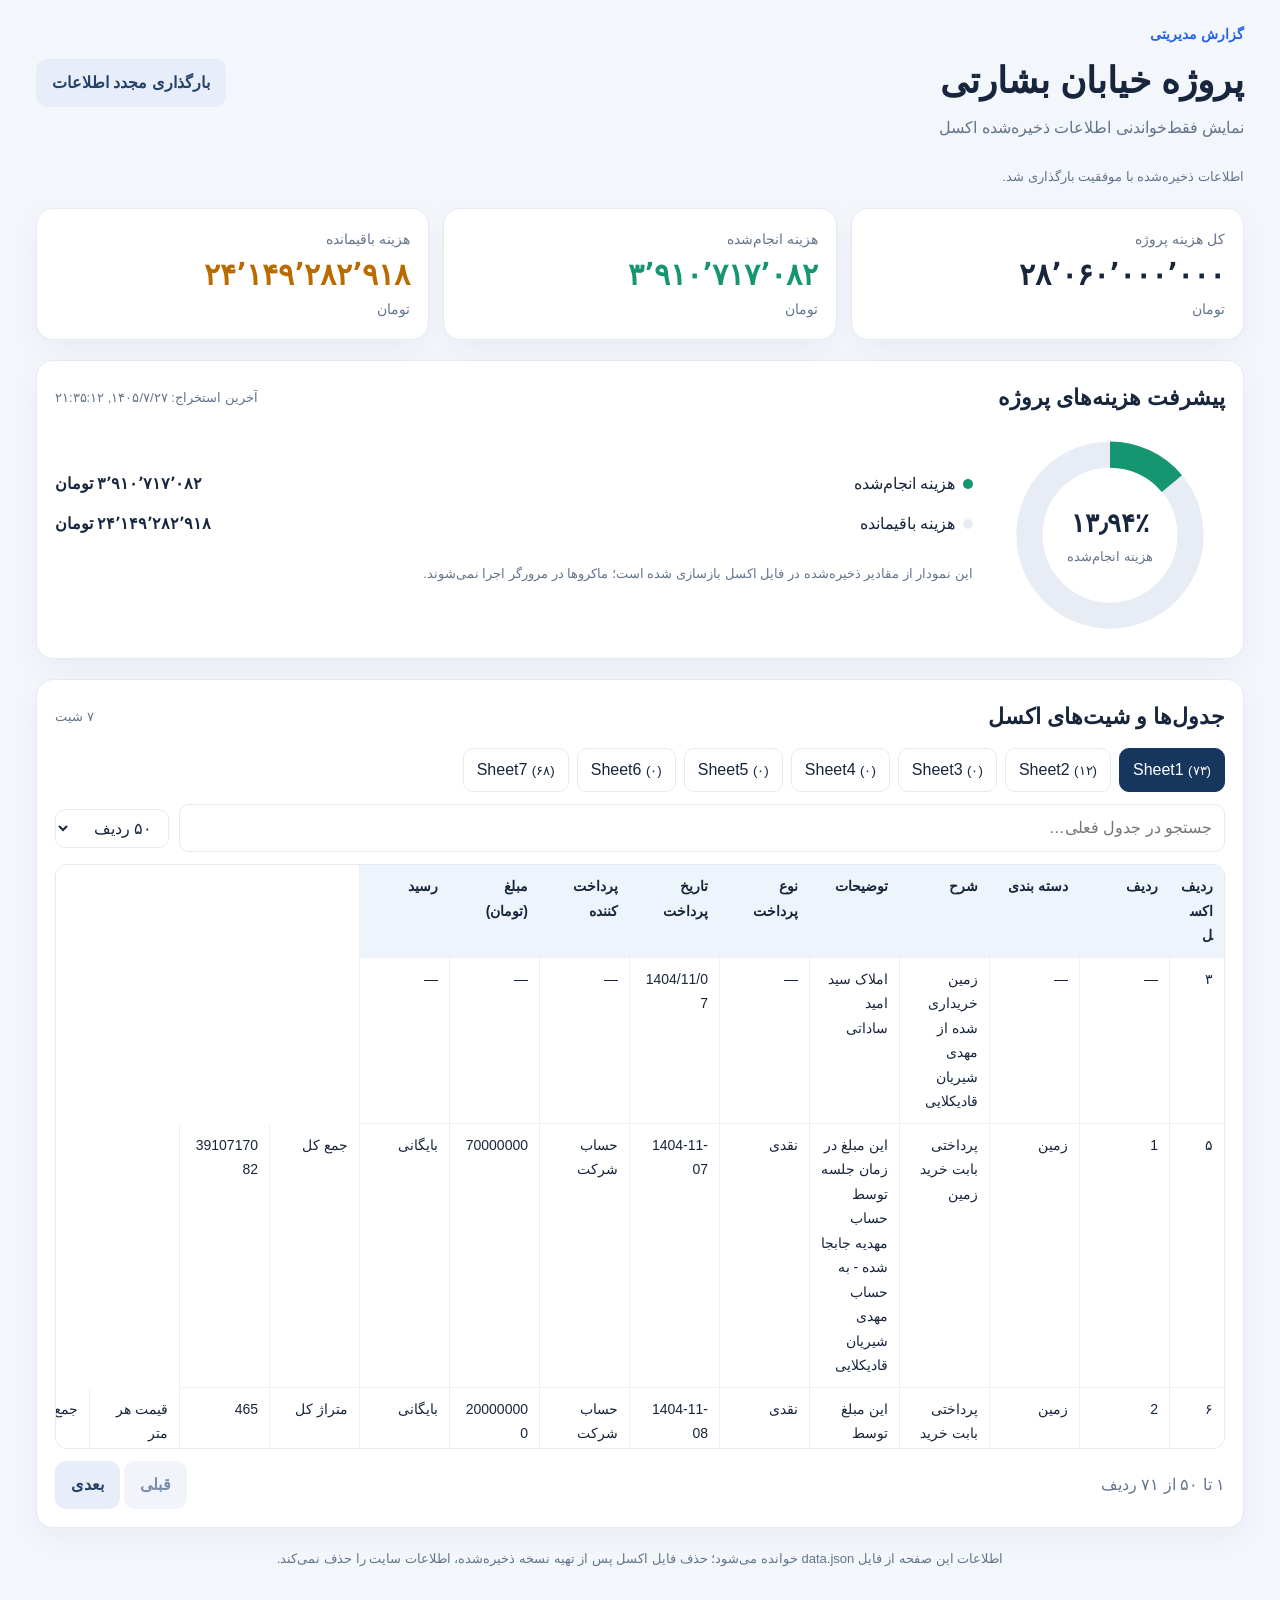
==== report/besharati/index.html @ b16fd22b "new new data" ====
<!doctype html>
<html lang="fa" dir="rtl">
<head>
<meta charset="utf-8"><meta name="viewport" content="width=device-width,initial-scale=1">
<meta name="theme-color" content="#10243b">
<title>داشبورد پروژه فرهنگیان</title>
<style>
:root{--bg:#f3f6fb;--card:#fff;--ink:#17263c;--muted:#64748b;--line:#e3eaf2;--blue:#2563eb;--green:#159570;--orange:#f59e0b;--shadow:0 10px 28px #17365d0b}
*{box-sizing:border-box}body{margin:0;background:var(--bg);color:var(--ink);font-family:"B Nazanin",Tahoma,"Segoe UI",sans-serif;font-size:16px;line-height:1.75}.wrap{max-width:1500px;margin:auto;padding:22px clamp(12px,3vw,36px) 44px}.top{display:flex;justify-content:space-between;align-items:center;gap:16px;flex-wrap:wrap;margin-bottom:22px}.eyebrow{color:var(--blue);font-weight:bold;font-size:14px}h1{font-size:clamp(25px,3vw,36px);margin:2px 0 0}.sub{color:var(--muted);margin:2px 0}.btn{border:0;border-radius:11px;background:var(--blue);color:#fff;padding:10px 16px;font:inherit;font-weight:bold;cursor:pointer}.btn.secondary{background:#e8eef9;color:#23436d}.btn:disabled{opacity:.6;cursor:wait}.grid{display:grid;grid-template-columns:repeat(3,minmax(0,1fr));gap:14px}.card{background:var(--card);border:1px solid var(--line);border-radius:17px;padding:18px;box-shadow:var(--shadow);min-width:0}.metric-label{color:var(--muted);font-size:14px}.metric{font-size:clamp(20px,2.4vw,30px);font-weight:800;overflow-wrap:anywhere;line-height:1.5}.green{color:var(--green)}.orange{color:#b96b00}.section{margin-top:20px}.section-head{display:flex;justify-content:space-between;align-items:center;gap:12px;flex-wrap:wrap;margin-bottom:12px}.section-head h2{margin:0;font-size:22px}.donut-area{display:grid;grid-template-columns:230px 1fr;gap:22px;align-items:center}.donut{width:210px;height:210px;max-width:100%;margin:auto;position:relative}.donut svg{width:100%;height:100%;transform:rotate(-90deg)}.donut-center{position:absolute;inset:0;display:flex;align-items:center;justify-content:center;flex-direction:column;text-align:center}.donut-center strong{font-size:26px}.donut-center span{font-size:13px;color:var(--muted)}.legend{display:grid;gap:12px}.legend-row{display:flex;justify-content:space-between;gap:12px;align-items:center}.dot{display:inline-block;width:10px;height:10px;border-radius:50%;margin-left:8px}.tabs{display:flex;gap:8px;flex-wrap:wrap;margin-bottom:12px}.tab{border:1px solid var(--line);border-radius:10px;padding:7px 13px;background:#fff;color:var(--ink);font:inherit;cursor:pointer}.tab.active{background:#17365d;color:white;border-color:#17365d}.table-tools{display:flex;gap:10px;align-items:center;flex-wrap:wrap;margin-bottom:12px}.table-tools input,.table-tools select{font:inherit;border:1px solid var(--line);border-radius:10px;background:#fff;padding:9px 12px;color:var(--ink)}.table-tools input{flex:1;min-width:190px}.table-wrap{overflow:auto;max-height:65vh;border:1px solid var(--line);border-radius:12px}table{border-collapse:separate;border-spacing:0;width:100%;background:white;font-size:14px;white-space:normal}th,td{padding:9px 11px;border-bottom:1px solid #edf1f6;border-left:1px solid #edf1f6;text-align:right;vertical-align:top;min-width:90px;max-width:360px;overflow-wrap:anywhere}th{position:sticky;top:0;background:#eef4fc;z-index:1;font-weight:800}td:first-child,th:first-child{min-width:55px}.empty{padding:25px;text-align:center;color:var(--muted)}.pagination{display:flex;justify-content:space-between;align-items:center;gap:10px;flex-wrap:wrap;margin-top:12px;color:var(--muted)}.status{color:var(--muted);font-size:13px}.error{color:#b91c1c;background:#fff1f2;padding:12px;border-radius:10px}.hidden{display:none!important}.footer{color:var(--muted);font-size:13px;text-align:center;margin-top:20px}
@media(max-width:800px){.grid{grid-template-columns:1fr}.donut-area{grid-template-columns:1fr}.donut{width:180px;height:180px}.card{padding:14px}.metric{font-size:24px}}
</style>
</head>
<body><main class="wrap">
<header class="top"><div><div class="eyebrow">گزارش مدیریتی</div><h1 id="projectTitle">داشبورد پروژه فرهنگیان</h1><p class="sub">نمایش فقط‌خواندنی اطلاعات ذخیره‌شده اکسل</p></div><div><button class="btn secondary" id="reloadBtn">بارگذاری مجدد اطلاعات</button></div></header>
<div id="status" class="status">در حال بارگذاری اطلاعات ذخیره‌شده…</div><div id="error" class="error hidden"></div>
<section class="grid section" id="metrics"><div class="card"><div class="metric-label">کل هزینه پروژه</div><div class="metric" id="total">—</div><div class="metric-label">تومان</div></div><div class="card"><div class="metric-label">هزینه انجام‌شده</div><div class="metric green" id="spent">—</div><div class="metric-label">تومان</div></div><div class="card"><div class="metric-label">هزینه باقیمانده</div><div class="metric orange" id="remaining">—</div><div class="metric-label">تومان</div></div></section>
<section class="card section"><div class="section-head"><h2>پیشرفت هزینه‌های پروژه</h2><span class="status" id="snapshotDate"></span></div><div class="donut-area"><div class="donut"><svg viewBox="0 0 120 120" aria-label="نمودار دوناتی پیشرفت هزینه"><circle cx="60" cy="60" r="46" fill="none" stroke="#e8edf5" stroke-width="15"/><circle id="spentArc" cx="60" cy="60" r="46" fill="none" stroke="#159570" stroke-width="15" stroke-linecap="butt" stroke-dasharray="0 289"/></svg><div class="donut-center"><strong id="percent">—</strong><span>هزینه انجام‌شده</span></div></div><div class="legend"><div class="legend-row"><span><i class="dot" style="background:#159570"></i>هزینه انجام‌شده</span><strong id="legendSpent">—</strong></div><div class="legend-row"><span><i class="dot" style="background:#e8edf5"></i>هزینه باقیمانده</span><strong id="legendRemaining">—</strong></div><p class="status">این نمودار از مقادیر ذخیره‌شده در فایل اکسل بازسازی شده است؛ ماکروها در مرورگر اجرا نمی‌شوند.</p></div></div></section>
<section class="card section"><div class="section-head"><h2>جدول‌ها و شیت‌های اکسل</h2><span class="status" id="sheetSummary"></span></div><div class="tabs" id="tabs"></div><div class="table-tools"><input id="search" type="search" placeholder="جستجو در جدول فعلی…"><select id="pageSize"><option value="25">۲۵ ردیف</option><option value="50" selected>۵۰ ردیف</option><option value="100">۱۰۰ ردیف</option><option value="200">۲۰۰ ردیف</option></select></div><div class="table-wrap"><table><thead id="thead"></thead><tbody id="tbody"></tbody></table></div><div class="pagination"><span id="pageInfo"></span><div><button class="btn secondary" id="prev">قبلی</button> <button class="btn secondary" id="next">بعدی</button></div></div></section>
<div class="footer">اطلاعات این صفحه از فایل data.json خوانده می‌شود؛ حذف فایل اکسل پس از تهیه نسخه ذخیره‌شده، اطلاعات سایت را حذف نمی‌کند.</div>
</main>
<script>
const $=id=>document.getElementById(id);let snapshot=null,active=0,page=0;
const fmt=n=>typeof n==='number'&&Number.isFinite(n)?new Intl.NumberFormat('fa-IR',{maximumFractionDigits:2}).format(n):'—';
const safe=v=>v===null||v===undefined||v===''?'—':String(v).replace(/&/g,'&amp;').replace(/</g,'&lt;').replace(/>/g,'&gt;').replace(/"/g,'&quot;').replace(/'/g,'&#39;');
async function loadData(){ $('reloadBtn').disabled=true;$('status').textContent='در حال خواندن نسخه ذخیره‌شده…';$('error').classList.add('hidden');try{const res=await fetch('./data.json?ts='+Date.now(),{cache:'no-store'});if(!res.ok)throw new Error('فایل data.json پیدا نشد (HTTP '+res.status+').');snapshot=await res.json();renderAll();$('status').textContent='اطلاعات ذخیره‌شده با موفقیت بارگذاری شد.';}catch(e){$('error').textContent='خطا در بارگذاری: '+e.message+' — مطمئن شوید فایل data.json کنار index.html قرار دارد.';$('error').classList.remove('hidden');$('status').textContent='بارگذاری ناموفق بود.';}finally{$('reloadBtn').disabled=false;}}
function renderAll(){const c=snapshot.chart||{};$('projectTitle').textContent=snapshot.project||'داشبورد پروژه';$('total').textContent=fmt(c.total);$('spent').textContent=fmt(c.spent);$('remaining').textContent=fmt(c.remaining);$('legendSpent').textContent=fmt(c.spent)+' تومان';$('legendRemaining').textContent=fmt(c.remaining)+' تومان';const p=Number(c.percent)||0;$('percent').textContent=fmt(p)+'٪';const circ=2*Math.PI*46;$('spentArc').setAttribute('stroke-dasharray',(circ*p/100)+' '+circ);$('snapshotDate').textContent='آخرین استخراج: '+(snapshot.generatedAt?new Date(snapshot.generatedAt).toLocaleString('fa-IR'):'نامشخص');$('sheetSummary').textContent=fmt((snapshot.sheets||[]).length)+' شیت';renderTabs();renderTable();}
function renderTabs(){const sheets=snapshot?.sheets||[];$('tabs').innerHTML=sheets.map((s,i)=>`<button class="tab ${i===active?'active':''}" data-i="${i}">${safe(s.name)} <small>(${fmt(s.rowCount)})</small></button>`).join('');$('tabs').querySelectorAll('button').forEach(b=>b.addEventListener('click',()=>{active=Number(b.dataset.i);page=0;$('search').value='';renderTabs();renderTable();}));}
function renderTable(){const sh=snapshot?.sheets?.[active];if(!sh){$('thead').innerHTML='';$('tbody').innerHTML='<tr><td class="empty">داده‌ای وجود ندارد.</td></tr>';return;}const rows=sh.rows||[];const header=rows.find(r=>r.rowNumber===sh.headerRow);const headers=header?.cells||[];const data=rows.filter(r=>!header||r.rowNumber>header.rowNumber);const query=$('search').value.trim().toLocaleLowerCase('fa');const filtered=data.filter(r=>!query||r.cells.some(v=>String(v??'').toLocaleLowerCase('fa').includes(query)));const size=Number($('pageSize').value)||50;const pages=Math.max(1,Math.ceil(filtered.length/size));page=Math.min(page,pages-1);const shown=filtered.slice(page*size,(page+1)*size);$('thead').innerHTML='<tr><th>ردیف اکسل</th>'+headers.map((h,i)=>'<th>'+safe(h??('ستون '+(i+1)))+'</th>').join('')+'</tr>';$('tbody').innerHTML=shown.length?shown.map(r=>'<tr><td>'+fmt(r.rowNumber)+'</td>'+Array.from({length:Math.max(headers.length,r.cells.length)},(_,i)=>'<td>'+safe(r.cells[i])+'</td>').join('')+'</tr>').join(''):`<tr><td class="empty" colspan="${headers.length+1}">ردیفی برای نمایش پیدا نشد.</td></tr>`;$('pageInfo').textContent=filtered.length?`${fmt(page*size+1)} تا ${fmt(Math.min((page+1)*size,filtered.length))} از ${fmt(filtered.length)} ردیف`:'بدون نتیجه';$('prev').disabled=page===0;$('next').disabled=page>=pages-1;}
$('reloadBtn').addEventListener('click',loadData);$('search').addEventListener('input',()=>{page=0;renderTable()});$('pageSize').addEventListener('change',()=>{page=0;renderTable()});$('prev').addEventListener('click',()=>{page=Math.max(0,page-1);renderTable()});$('next').addEventListener('click',()=>{page++;renderTable()});loadData();
</script></body></html>
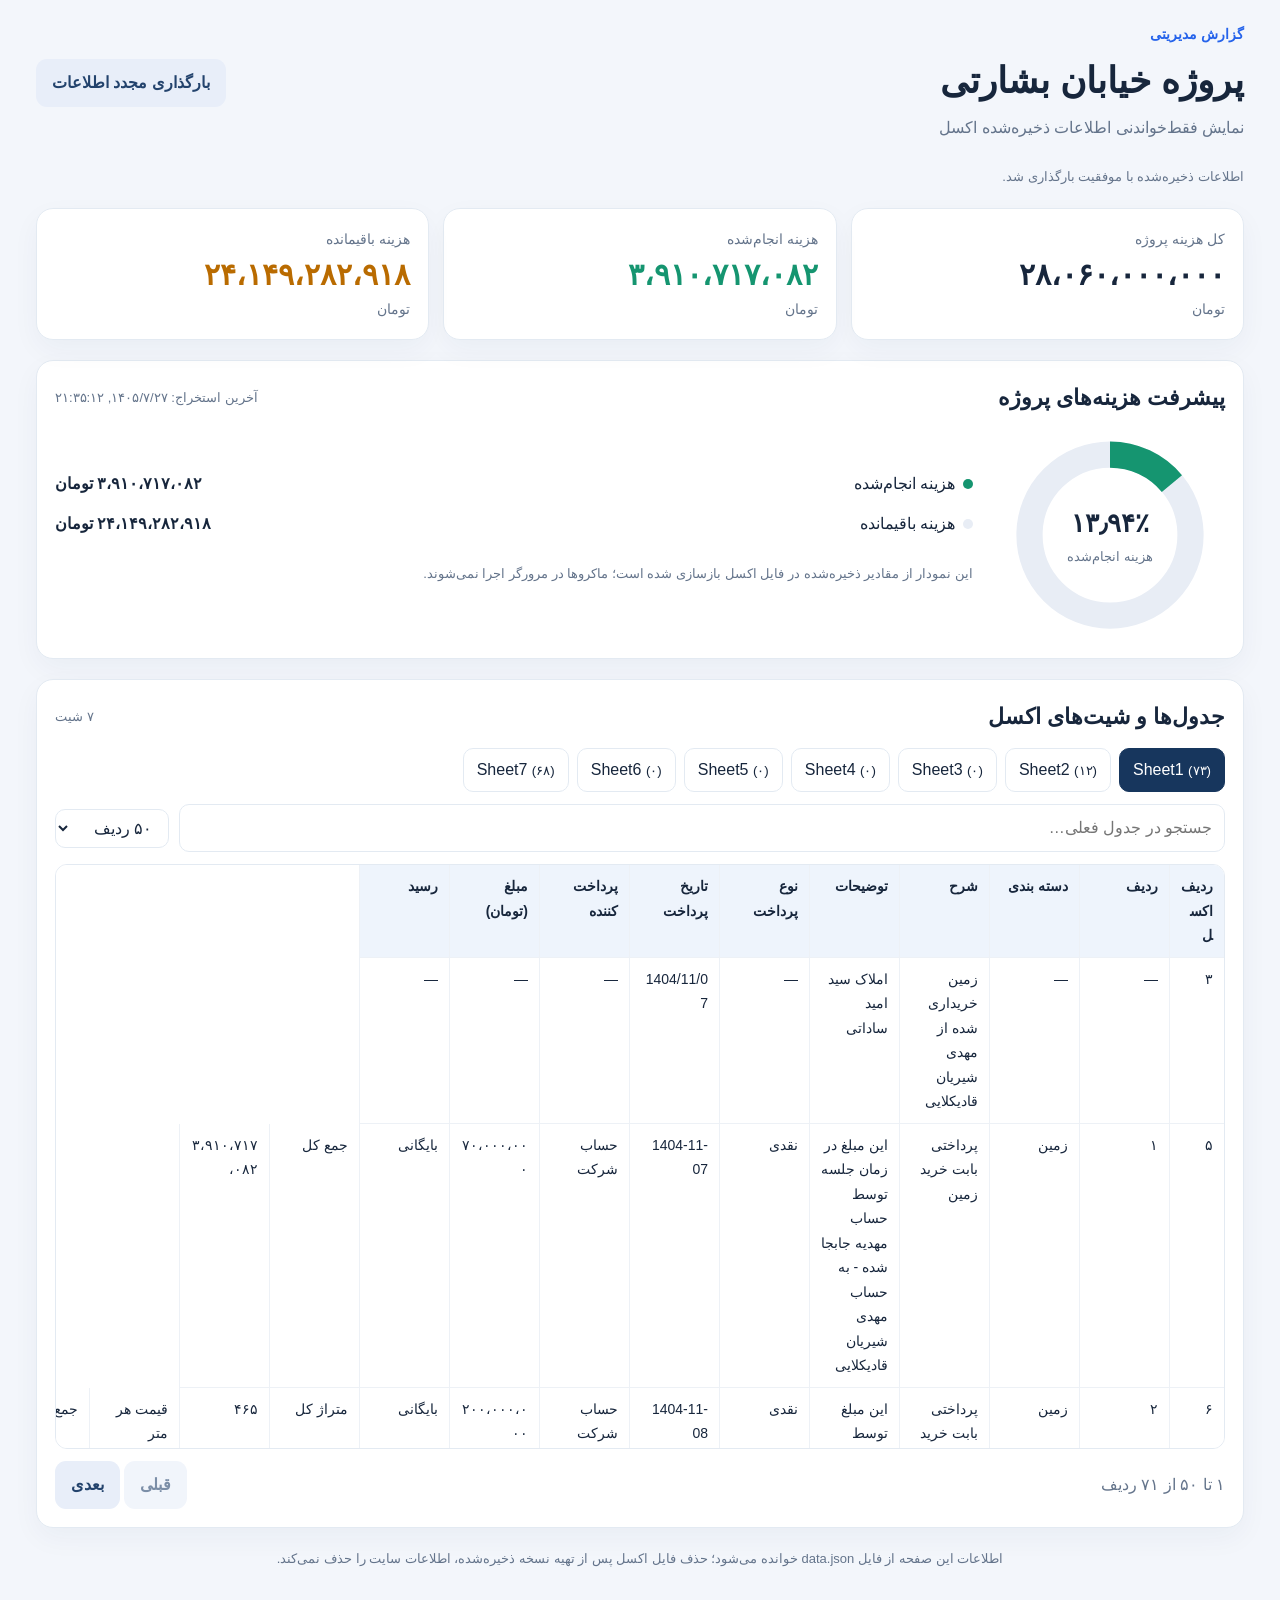
==== commit 9b29b04a: "new" ====
--- a/report/besharati/index.html
+++ b/report/besharati/index.html
@@ -3,15 +3,16 @@
 <head>
 <meta charset="utf-8"><meta name="viewport" content="width=device-width,initial-scale=1">
 <meta name="theme-color" content="#10243b">
-<title>داشبورد پروژه فرهنگیان</title>
+<title>داشبورد پروژه</title>
 <style>
+@font-face{font-family:"BNazanin";src:local("B Nazanin"),local("BNazanin"),url("fonts/BNazanin.woff2") format("woff2"),url("fonts/BNazanin.ttf") format("truetype");font-display:swap}
 :root{--bg:#f3f6fb;--card:#fff;--ink:#17263c;--muted:#64748b;--line:#e3eaf2;--blue:#2563eb;--green:#159570;--orange:#f59e0b;--shadow:0 10px 28px #17365d0b}
-*{box-sizing:border-box}body{margin:0;background:var(--bg);color:var(--ink);font-family:"B Nazanin",Tahoma,"Segoe UI",sans-serif;font-size:16px;line-height:1.75}.wrap{max-width:1500px;margin:auto;padding:22px clamp(12px,3vw,36px) 44px}.top{display:flex;justify-content:space-between;align-items:center;gap:16px;flex-wrap:wrap;margin-bottom:22px}.eyebrow{color:var(--blue);font-weight:bold;font-size:14px}h1{font-size:clamp(25px,3vw,36px);margin:2px 0 0}.sub{color:var(--muted);margin:2px 0}.btn{border:0;border-radius:11px;background:var(--blue);color:#fff;padding:10px 16px;font:inherit;font-weight:bold;cursor:pointer}.btn.secondary{background:#e8eef9;color:#23436d}.btn:disabled{opacity:.6;cursor:wait}.grid{display:grid;grid-template-columns:repeat(3,minmax(0,1fr));gap:14px}.card{background:var(--card);border:1px solid var(--line);border-radius:17px;padding:18px;box-shadow:var(--shadow);min-width:0}.metric-label{color:var(--muted);font-size:14px}.metric{font-size:clamp(20px,2.4vw,30px);font-weight:800;overflow-wrap:anywhere;line-height:1.5}.green{color:var(--green)}.orange{color:#b96b00}.section{margin-top:20px}.section-head{display:flex;justify-content:space-between;align-items:center;gap:12px;flex-wrap:wrap;margin-bottom:12px}.section-head h2{margin:0;font-size:22px}.donut-area{display:grid;grid-template-columns:230px 1fr;gap:22px;align-items:center}.donut{width:210px;height:210px;max-width:100%;margin:auto;position:relative}.donut svg{width:100%;height:100%;transform:rotate(-90deg)}.donut-center{position:absolute;inset:0;display:flex;align-items:center;justify-content:center;flex-direction:column;text-align:center}.donut-center strong{font-size:26px}.donut-center span{font-size:13px;color:var(--muted)}.legend{display:grid;gap:12px}.legend-row{display:flex;justify-content:space-between;gap:12px;align-items:center}.dot{display:inline-block;width:10px;height:10px;border-radius:50%;margin-left:8px}.tabs{display:flex;gap:8px;flex-wrap:wrap;margin-bottom:12px}.tab{border:1px solid var(--line);border-radius:10px;padding:7px 13px;background:#fff;color:var(--ink);font:inherit;cursor:pointer}.tab.active{background:#17365d;color:white;border-color:#17365d}.table-tools{display:flex;gap:10px;align-items:center;flex-wrap:wrap;margin-bottom:12px}.table-tools input,.table-tools select{font:inherit;border:1px solid var(--line);border-radius:10px;background:#fff;padding:9px 12px;color:var(--ink)}.table-tools input{flex:1;min-width:190px}.table-wrap{overflow:auto;max-height:65vh;border:1px solid var(--line);border-radius:12px}table{border-collapse:separate;border-spacing:0;width:100%;background:white;font-size:14px;white-space:normal}th,td{padding:9px 11px;border-bottom:1px solid #edf1f6;border-left:1px solid #edf1f6;text-align:right;vertical-align:top;min-width:90px;max-width:360px;overflow-wrap:anywhere}th{position:sticky;top:0;background:#eef4fc;z-index:1;font-weight:800}td:first-child,th:first-child{min-width:55px}.empty{padding:25px;text-align:center;color:var(--muted)}.pagination{display:flex;justify-content:space-between;align-items:center;gap:10px;flex-wrap:wrap;margin-top:12px;color:var(--muted)}.status{color:var(--muted);font-size:13px}.error{color:#b91c1c;background:#fff1f2;padding:12px;border-radius:10px}.hidden{display:none!important}.footer{color:var(--muted);font-size:13px;text-align:center;margin-top:20px}
+*{box-sizing:border-box}body{margin:0;background:var(--bg);color:var(--ink);font-family:"BNazanin","B Nazanin",Tahoma,"Segoe UI",sans-serif;font-size:16px;line-height:1.75}.wrap{max-width:1500px;margin:auto;padding:22px clamp(12px,3vw,36px) 44px}.top{display:flex;justify-content:space-between;align-items:center;gap:16px;flex-wrap:wrap;margin-bottom:22px}.eyebrow{color:var(--blue);font-weight:bold;font-size:14px}h1{font-size:clamp(25px,3vw,36px);margin:2px 0 0}.sub{color:var(--muted);margin:2px 0}.btn{border:0;border-radius:11px;background:var(--blue);color:#fff;padding:10px 16px;font:inherit;font-weight:bold;cursor:pointer}.btn.secondary{background:#e8eef9;color:#23436d}.btn:disabled{opacity:.6;cursor:wait}.grid{display:grid;grid-template-columns:repeat(3,minmax(0,1fr));gap:14px}.card{background:var(--card);border:1px solid var(--line);border-radius:17px;padding:18px;box-shadow:var(--shadow);min-width:0}.metric-label{color:var(--muted);font-size:14px}.metric{font-size:clamp(20px,2.4vw,30px);font-weight:800;overflow-wrap:anywhere;line-height:1.5}.green{color:var(--green)}.orange{color:#b96b00}.section{margin-top:20px}.section-head{display:flex;justify-content:space-between;align-items:center;gap:12px;flex-wrap:wrap;margin-bottom:12px}.section-head h2{margin:0;font-size:22px}.donut-area{display:grid;grid-template-columns:230px 1fr;gap:22px;align-items:center}.donut{width:210px;height:210px;max-width:100%;margin:auto;position:relative}.donut svg{width:100%;height:100%;transform:rotate(-90deg)}.donut-center{position:absolute;inset:0;display:flex;align-items:center;justify-content:center;flex-direction:column;text-align:center}.donut-center strong{font-size:26px}.donut-center span{font-size:13px;color:var(--muted)}.legend{display:grid;gap:12px}.legend-row{display:flex;justify-content:space-between;gap:12px;align-items:center}.dot{display:inline-block;width:10px;height:10px;border-radius:50%;margin-left:8px}.tabs{display:flex;gap:8px;flex-wrap:wrap;margin-bottom:12px}.tab{border:1px solid var(--line);border-radius:10px;padding:7px 13px;background:#fff;color:var(--ink);font:inherit;cursor:pointer}.tab.active{background:#17365d;color:white;border-color:#17365d}.table-tools{display:flex;gap:10px;align-items:center;flex-wrap:wrap;margin-bottom:12px}.table-tools input,.table-tools select{font:inherit;border:1px solid var(--line);border-radius:10px;background:#fff;padding:9px 12px;color:var(--ink)}.table-tools input{flex:1;min-width:190px}.table-wrap{overflow:auto;max-height:65vh;border:1px solid var(--line);border-radius:12px}table{border-collapse:separate;border-spacing:0;width:100%;background:white;font-size:14px;white-space:normal}th,td{padding:9px 11px;border-bottom:1px solid #edf1f6;border-left:1px solid #edf1f6;text-align:right;vertical-align:top;min-width:90px;max-width:360px;overflow-wrap:anywhere}th{position:sticky;top:0;background:#eef4fc;z-index:1;font-weight:800}td:first-child,th:first-child{min-width:55px}.empty{padding:25px;text-align:center;color:var(--muted)}.pagination{display:flex;justify-content:space-between;align-items:center;gap:10px;flex-wrap:wrap;margin-top:12px;color:var(--muted)}.status{color:var(--muted);font-size:13px}.error{color:#b91c1c;background:#fff1f2;padding:12px;border-radius:10px}.hidden{display:none!important}.footer{color:var(--muted);font-size:13px;text-align:center;margin-top:20px}
 @media(max-width:800px){.grid{grid-template-columns:1fr}.donut-area{grid-template-columns:1fr}.donut{width:180px;height:180px}.card{padding:14px}.metric{font-size:24px}}
 </style>
 </head>
 <body><main class="wrap">
-<header class="top"><div><div class="eyebrow">گزارش مدیریتی</div><h1 id="projectTitle">داشبورد پروژه فرهنگیان</h1><p class="sub">نمایش فقط‌خواندنی اطلاعات ذخیره‌شده اکسل</p></div><div><button class="btn secondary" id="reloadBtn">بارگذاری مجدد اطلاعات</button></div></header>
+<header class="top"><div><div class="eyebrow">گزارش مدیریتی</div><h1 id="projectTitle">داشبورد پروژه</h1><p class="sub">نمایش فقط‌خواندنی اطلاعات ذخیره‌شده اکسل</p></div><div><button class="btn secondary" id="reloadBtn">بارگذاری مجدد اطلاعات</button></div></header>
 <div id="status" class="status">در حال بارگذاری اطلاعات ذخیره‌شده…</div><div id="error" class="error hidden"></div>
 <section class="grid section" id="metrics"><div class="card"><div class="metric-label">کل هزینه پروژه</div><div class="metric" id="total">—</div><div class="metric-label">تومان</div></div><div class="card"><div class="metric-label">هزینه انجام‌شده</div><div class="metric green" id="spent">—</div><div class="metric-label">تومان</div></div><div class="card"><div class="metric-label">هزینه باقیمانده</div><div class="metric orange" id="remaining">—</div><div class="metric-label">تومان</div></div></section>
 <section class="card section"><div class="section-head"><h2>پیشرفت هزینه‌های پروژه</h2><span class="status" id="snapshotDate"></span></div><div class="donut-area"><div class="donut"><svg viewBox="0 0 120 120" aria-label="نمودار دوناتی پیشرفت هزینه"><circle cx="60" cy="60" r="46" fill="none" stroke="#e8edf5" stroke-width="15"/><circle id="spentArc" cx="60" cy="60" r="46" fill="none" stroke="#159570" stroke-width="15" stroke-linecap="butt" stroke-dasharray="0 289"/></svg><div class="donut-center"><strong id="percent">—</strong><span>هزینه انجام‌شده</span></div></div><div class="legend"><div class="legend-row"><span><i class="dot" style="background:#159570"></i>هزینه انجام‌شده</span><strong id="legendSpent">—</strong></div><div class="legend-row"><span><i class="dot" style="background:#e8edf5"></i>هزینه باقیمانده</span><strong id="legendRemaining">—</strong></div><p class="status">این نمودار از مقادیر ذخیره‌شده در فایل اکسل بازسازی شده است؛ ماکروها در مرورگر اجرا نمی‌شوند.</p></div></div></section>
@@ -20,11 +21,14 @@
 </main>
 <script>
 const $=id=>document.getElementById(id);let snapshot=null,active=0,page=0;
-const fmt=n=>typeof n==='number'&&Number.isFinite(n)?new Intl.NumberFormat('fa-IR',{maximumFractionDigits:2}).format(n):'—';
+const fmt=n=>{if(typeof n!=='number'||!Number.isFinite(n))return '—';
+  const d=Math.abs(n)<1?4:2;
+  return new Intl.NumberFormat('fa-IR',{maximumFractionDigits:d}).format(n).replace(/[٬,]/g,'،');};
+const cell=v=>typeof v==='number'?fmt(v):safe(v);
 const safe=v=>v===null||v===undefined||v===''?'—':String(v).replace(/&/g,'&amp;').replace(/</g,'&lt;').replace(/>/g,'&gt;').replace(/"/g,'&quot;').replace(/'/g,'&#39;');
 async function loadData(){ $('reloadBtn').disabled=true;$('status').textContent='در حال خواندن نسخه ذخیره‌شده…';$('error').classList.add('hidden');try{const res=await fetch('./data.json?ts='+Date.now(),{cache:'no-store'});if(!res.ok)throw new Error('فایل data.json پیدا نشد (HTTP '+res.status+').');snapshot=await res.json();renderAll();$('status').textContent='اطلاعات ذخیره‌شده با موفقیت بارگذاری شد.';}catch(e){$('error').textContent='خطا در بارگذاری: '+e.message+' — مطمئن شوید فایل data.json کنار index.html قرار دارد.';$('error').classList.remove('hidden');$('status').textContent='بارگذاری ناموفق بود.';}finally{$('reloadBtn').disabled=false;}}
-function renderAll(){const c=snapshot.chart||{};$('projectTitle').textContent=snapshot.project||'داشبورد پروژه';$('total').textContent=fmt(c.total);$('spent').textContent=fmt(c.spent);$('remaining').textContent=fmt(c.remaining);$('legendSpent').textContent=fmt(c.spent)+' تومان';$('legendRemaining').textContent=fmt(c.remaining)+' تومان';const p=Number(c.percent)||0;$('percent').textContent=fmt(p)+'٪';const circ=2*Math.PI*46;$('spentArc').setAttribute('stroke-dasharray',(circ*p/100)+' '+circ);$('snapshotDate').textContent='آخرین استخراج: '+(snapshot.generatedAt?new Date(snapshot.generatedAt).toLocaleString('fa-IR'):'نامشخص');$('sheetSummary').textContent=fmt((snapshot.sheets||[]).length)+' شیت';renderTabs();renderTable();}
+function renderAll(){const c=snapshot.chart||{};$('projectTitle').textContent=snapshot.project||'داشبورد پروژه';document.title='داشبورد '+(snapshot.project||'پروژه');$('total').textContent=fmt(c.total);$('spent').textContent=fmt(c.spent);$('remaining').textContent=fmt(c.remaining);$('legendSpent').textContent=fmt(c.spent)+' تومان';$('legendRemaining').textContent=fmt(c.remaining)+' تومان';const p=Number(c.percent)||0;$('percent').textContent=fmt(p)+'٪';const circ=2*Math.PI*46;$('spentArc').setAttribute('stroke-dasharray',(circ*p/100)+' '+circ);$('snapshotDate').textContent='آخرین استخراج: '+(snapshot.generatedAt?new Date(snapshot.generatedAt).toLocaleString('fa-IR'):'نامشخص');$('sheetSummary').textContent=fmt((snapshot.sheets||[]).length)+' شیت';renderTabs();renderTable();}
 function renderTabs(){const sheets=snapshot?.sheets||[];$('tabs').innerHTML=sheets.map((s,i)=>`<button class="tab ${i===active?'active':''}" data-i="${i}">${safe(s.name)} <small>(${fmt(s.rowCount)})</small></button>`).join('');$('tabs').querySelectorAll('button').forEach(b=>b.addEventListener('click',()=>{active=Number(b.dataset.i);page=0;$('search').value='';renderTabs();renderTable();}));}
-function renderTable(){const sh=snapshot?.sheets?.[active];if(!sh){$('thead').innerHTML='';$('tbody').innerHTML='<tr><td class="empty">داده‌ای وجود ندارد.</td></tr>';return;}const rows=sh.rows||[];const header=rows.find(r=>r.rowNumber===sh.headerRow);const headers=header?.cells||[];const data=rows.filter(r=>!header||r.rowNumber>header.rowNumber);const query=$('search').value.trim().toLocaleLowerCase('fa');const filtered=data.filter(r=>!query||r.cells.some(v=>String(v??'').toLocaleLowerCase('fa').includes(query)));const size=Number($('pageSize').value)||50;const pages=Math.max(1,Math.ceil(filtered.length/size));page=Math.min(page,pages-1);const shown=filtered.slice(page*size,(page+1)*size);$('thead').innerHTML='<tr><th>ردیف اکسل</th>'+headers.map((h,i)=>'<th>'+safe(h??('ستون '+(i+1)))+'</th>').join('')+'</tr>';$('tbody').innerHTML=shown.length?shown.map(r=>'<tr><td>'+fmt(r.rowNumber)+'</td>'+Array.from({length:Math.max(headers.length,r.cells.length)},(_,i)=>'<td>'+safe(r.cells[i])+'</td>').join('')+'</tr>').join(''):`<tr><td class="empty" colspan="${headers.length+1}">ردیفی برای نمایش پیدا نشد.</td></tr>`;$('pageInfo').textContent=filtered.length?`${fmt(page*size+1)} تا ${fmt(Math.min((page+1)*size,filtered.length))} از ${fmt(filtered.length)} ردیف`:'بدون نتیجه';$('prev').disabled=page===0;$('next').disabled=page>=pages-1;}
+function renderTable(){const sh=snapshot?.sheets?.[active];if(!sh){$('thead').innerHTML='';$('tbody').innerHTML='<tr><td class="empty">داده‌ای وجود ندارد.</td></tr>';return;}const rows=sh.rows||[];const header=rows.find(r=>r.rowNumber===sh.headerRow);const headers=header?.cells||[];const data=rows.filter(r=>!header||r.rowNumber>header.rowNumber);const query=$('search').value.trim().toLocaleLowerCase('fa');const filtered=data.filter(r=>!query||r.cells.some(v=>String(v??'').toLocaleLowerCase('fa').includes(query)));const size=Number($('pageSize').value)||50;const pages=Math.max(1,Math.ceil(filtered.length/size));page=Math.min(page,pages-1);const shown=filtered.slice(page*size,(page+1)*size);$('thead').innerHTML='<tr><th>ردیف اکسل</th>'+headers.map((h,i)=>'<th>'+safe(h??('ستون '+(i+1)))+'</th>').join('')+'</tr>';$('tbody').innerHTML=shown.length?shown.map(r=>'<tr><td>'+fmt(r.rowNumber)+'</td>'+Array.from({length:Math.max(headers.length,r.cells.length)},(_,i)=>'<td>'+cell(r.cells[i])+'</td>').join('')+'</tr>').join(''):`<tr><td class="empty" colspan="${headers.length+1}">ردیفی برای نمایش پیدا نشد.</td></tr>`;$('pageInfo').textContent=filtered.length?`${fmt(page*size+1)} تا ${fmt(Math.min((page+1)*size,filtered.length))} از ${fmt(filtered.length)} ردیف`:'بدون نتیجه';$('prev').disabled=page===0;$('next').disabled=page>=pages-1;}
 $('reloadBtn').addEventListener('click',loadData);$('search').addEventListener('input',()=>{page=0;renderTable()});$('pageSize').addEventListener('change',()=>{page=0;renderTable()});$('prev').addEventListener('click',()=>{page=Math.max(0,page-1);renderTable()});$('next').addEventListener('click',()=>{page++;renderTable()});loadData();
 </script></body></html>
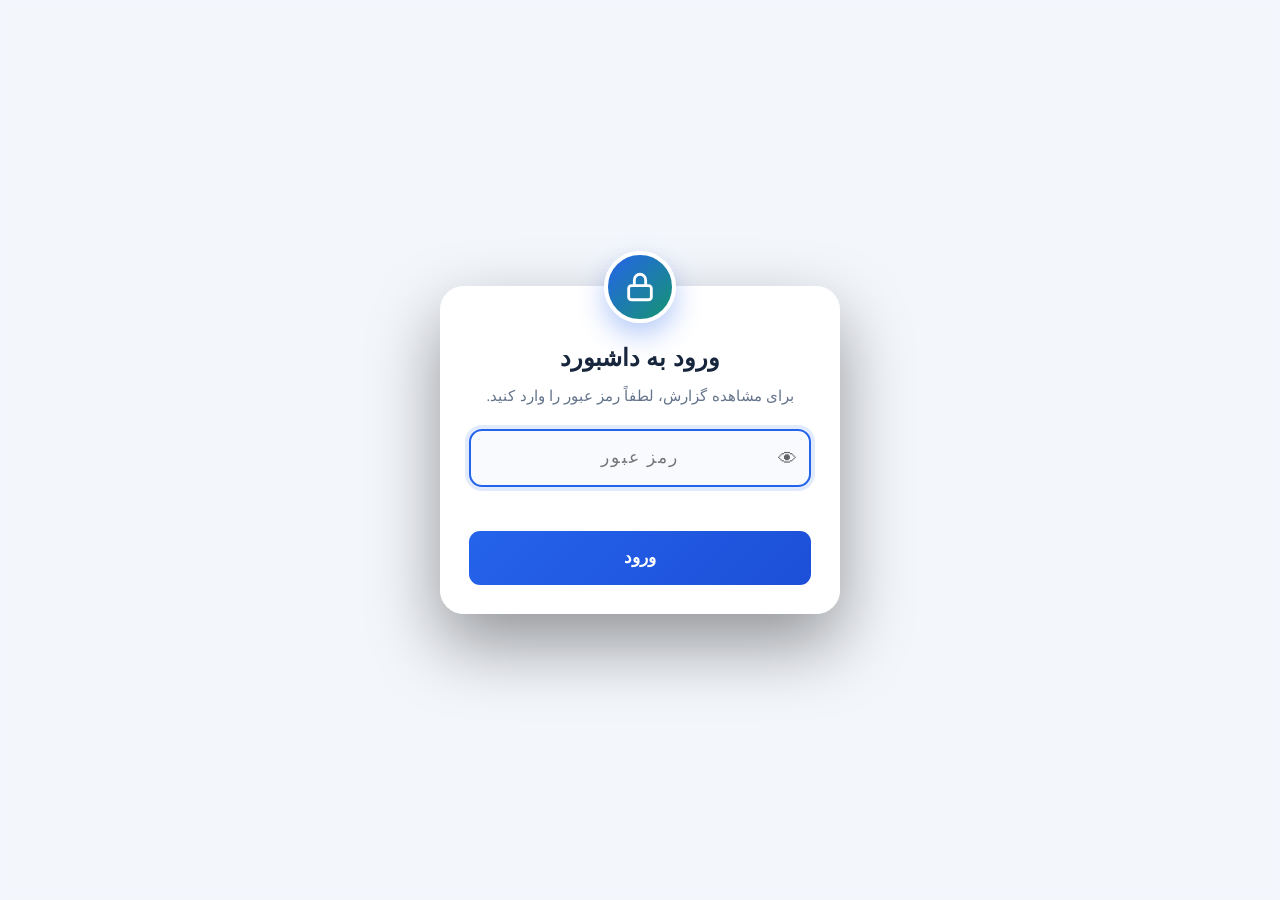
==== commit 83b0ec02: "دیتای جدید" ====
--- a/report/besharati/index.html
+++ b/report/besharati/index.html
@@ -8,10 +8,37 @@
 @font-face{font-family:"BNazanin";src:local("B Nazanin"),local("BNazanin"),url("fonts/BNazanin.woff2") format("woff2"),url("fonts/BNazanin.ttf") format("truetype");font-display:swap}
 :root{--bg:#f3f6fb;--card:#fff;--ink:#17263c;--muted:#64748b;--line:#e3eaf2;--blue:#2563eb;--green:#159570;--orange:#f59e0b;--shadow:0 10px 28px #17365d0b}
 *{box-sizing:border-box}body{margin:0;background:var(--bg);color:var(--ink);font-family:"BNazanin","B Nazanin",Tahoma,"Segoe UI",sans-serif;font-size:16px;line-height:1.75}.wrap{max-width:1500px;margin:auto;padding:22px clamp(12px,3vw,36px) 44px}.top{display:flex;justify-content:space-between;align-items:center;gap:16px;flex-wrap:wrap;margin-bottom:22px}.eyebrow{color:var(--blue);font-weight:bold;font-size:14px}h1{font-size:clamp(25px,3vw,36px);margin:2px 0 0}.sub{color:var(--muted);margin:2px 0}.btn{border:0;border-radius:11px;background:var(--blue);color:#fff;padding:10px 16px;font:inherit;font-weight:bold;cursor:pointer}.btn.secondary{background:#e8eef9;color:#23436d}.btn:disabled{opacity:.6;cursor:wait}.grid{display:grid;grid-template-columns:repeat(3,minmax(0,1fr));gap:14px}.card{background:var(--card);border:1px solid var(--line);border-radius:17px;padding:18px;box-shadow:var(--shadow);min-width:0}.metric-label{color:var(--muted);font-size:14px}.metric{font-size:clamp(20px,2.4vw,30px);font-weight:800;overflow-wrap:anywhere;line-height:1.5}.green{color:var(--green)}.orange{color:#b96b00}.section{margin-top:20px}.section-head{display:flex;justify-content:space-between;align-items:center;gap:12px;flex-wrap:wrap;margin-bottom:12px}.section-head h2{margin:0;font-size:22px}.donut-area{display:grid;grid-template-columns:230px 1fr;gap:22px;align-items:center}.donut{width:210px;height:210px;max-width:100%;margin:auto;position:relative}.donut svg{width:100%;height:100%;transform:rotate(-90deg)}.donut-center{position:absolute;inset:0;display:flex;align-items:center;justify-content:center;flex-direction:column;text-align:center}.donut-center strong{font-size:26px}.donut-center span{font-size:13px;color:var(--muted)}.legend{display:grid;gap:12px}.legend-row{display:flex;justify-content:space-between;gap:12px;align-items:center}.dot{display:inline-block;width:10px;height:10px;border-radius:50%;margin-left:8px}.tabs{display:flex;gap:8px;flex-wrap:wrap;margin-bottom:12px}.tab{border:1px solid var(--line);border-radius:10px;padding:7px 13px;background:#fff;color:var(--ink);font:inherit;cursor:pointer}.tab.active{background:#17365d;color:white;border-color:#17365d}.table-tools{display:flex;gap:10px;align-items:center;flex-wrap:wrap;margin-bottom:12px}.table-tools input,.table-tools select{font:inherit;border:1px solid var(--line);border-radius:10px;background:#fff;padding:9px 12px;color:var(--ink)}.table-tools input{flex:1;min-width:190px}.table-wrap{overflow:auto;max-height:65vh;border:1px solid var(--line);border-radius:12px}table{border-collapse:separate;border-spacing:0;width:100%;background:white;font-size:14px;white-space:normal}th,td{padding:9px 11px;border-bottom:1px solid #edf1f6;border-left:1px solid #edf1f6;text-align:right;vertical-align:top;min-width:90px;max-width:360px;overflow-wrap:anywhere}th{position:sticky;top:0;background:#eef4fc;z-index:1;font-weight:800}td:first-child,th:first-child{min-width:55px}.empty{padding:25px;text-align:center;color:var(--muted)}.pagination{display:flex;justify-content:space-between;align-items:center;gap:10px;flex-wrap:wrap;margin-top:12px;color:var(--muted)}.status{color:var(--muted);font-size:13px}.error{color:#b91c1c;background:#fff1f2;padding:12px;border-radius:10px}.hidden{display:none!important}.footer{color:var(--muted);font-size:13px;text-align:center;margin-top:20px}
+
+#gate{position:fixed;inset:0;z-index:9999;display:flex;align-items:center;justify-content:center;padding:20px;background:radial-gradient(circle at 20% 15%,#2563eb55,transparent 45%),radial-gradient(circle at 85% 85%,#159570449,transparent 45%),linear-gradient(135deg,#0b1a2d,#10243b 55%,#17365d);backdrop-filter:blur(6px);transition:opacity .45s ease,visibility .45s}
+#gate.hide{opacity:0;visibility:hidden;pointer-events:none}
+.gate-box{width:100%;max-width:400px;background:#ffffffee;border:1px solid #ffffff55;border-radius:24px;padding:34px 28px 28px;text-align:center;box-shadow:0 30px 70px #00000066;animation:pop .5s cubic-bezier(.2,.9,.3,1.2)}
+@keyframes pop{from{opacity:0;transform:translateY(24px) scale(.94)}to{opacity:1;transform:none}}
+.gate-icon{width:72px;height:72px;margin:-70px auto 14px;border-radius:50%;display:flex;align-items:center;justify-content:center;background:linear-gradient(135deg,#2563eb,#159570);box-shadow:0 12px 28px #2563eb55;border:4px solid #fff}
+.gate-icon svg{width:34px;height:34px;stroke:#fff;fill:none;stroke-width:2;stroke-linecap:round;stroke-linejoin:round}
+.gate-box h2{margin:0 0 4px;font-size:24px;color:var(--ink)}
+.gate-box p{margin:0 0 20px;color:var(--muted);font-size:15px}
+.gate-field{position:relative;margin-bottom:10px}
+.gate-field input{width:100%;font:inherit;font-size:17px;text-align:center;letter-spacing:2px;direction:ltr;border:2px solid var(--line);border-radius:13px;padding:12px 44px;background:#f8fafd;color:var(--ink);outline:none;transition:border-color .2s,box-shadow .2s}
+.gate-field input:focus{border-color:var(--blue);box-shadow:0 0 0 4px #2563eb22}
+.gate-field.bad input{border-color:#dc2626;box-shadow:0 0 0 4px #dc262622}
+.gate-eye{position:absolute;top:50%;right:10px;transform:translateY(-50%);border:0;background:none;cursor:pointer;font-size:19px;padding:4px;line-height:1;opacity:.6}
+.gate-eye:hover{opacity:1}
+.gate-msg{min-height:26px;color:#b91c1c;font-weight:bold;font-size:15px;margin-bottom:8px}
+.gate-box .btn{width:100%;padding:12px;font-size:17px;background:linear-gradient(135deg,#2563eb,#1d4fd8)}
+.shake{animation:shake .45s}
+@keyframes shake{20%,60%{transform:translateX(-9px)}40%,80%{transform:translateX(9px)}}
+body.locked .wrap{display:none}
 @media(max-width:800px){.grid{grid-template-columns:1fr}.donut-area{grid-template-columns:1fr}.donut{width:180px;height:180px}.card{padding:14px}.metric{font-size:24px}}
 </style>
 </head>
-<body><main class="wrap">
+<body class="locked">
+<div id="gate"><form class="gate-box" id="gateForm" autocomplete="off">
+<div class="gate-icon"><svg viewBox="0 0 24 24"><rect x="4" y="11" width="16" height="10" rx="2"/><path d="M8 11V7a4 4 0 0 1 8 0v4"/></svg></div>
+<h2>ورود به داشبورد</h2><p>برای مشاهده گزارش، لطفاً رمز عبور را وارد کنید.</p>
+<div class="gate-field" id="gateField"><input type="password" id="gatePass" placeholder="رمز عبور" autofocus autocapitalize="off" autocorrect="off" spellcheck="false"><button type="button" class="gate-eye" id="gateEye" aria-label="نمایش رمز">👁</button></div>
+<div class="gate-msg" id="gateMsg" role="alert"></div>
+<button class="btn" type="submit">ورود</button></form></div>
+<main class="wrap">
 <header class="top"><div><div class="eyebrow">گزارش مدیریتی</div><h1 id="projectTitle">داشبورد پروژه</h1><p class="sub">نمایش فقط‌خواندنی اطلاعات ذخیره‌شده اکسل</p></div><div><button class="btn secondary" id="reloadBtn">بارگذاری مجدد اطلاعات</button></div></header>
 <div id="status" class="status">در حال بارگذاری اطلاعات ذخیره‌شده…</div><div id="error" class="error hidden"></div>
 <section class="grid section" id="metrics"><div class="card"><div class="metric-label">کل هزینه پروژه</div><div class="metric" id="total">—</div><div class="metric-label">تومان</div></div><div class="card"><div class="metric-label">هزینه انجام‌شده</div><div class="metric green" id="spent">—</div><div class="metric-label">تومان</div></div><div class="card"><div class="metric-label">هزینه باقیمانده</div><div class="metric orange" id="remaining">—</div><div class="metric-label">تومان</div></div></section>
@@ -30,5 +57,19 @@
 function renderAll(){const c=snapshot.chart||{};$('projectTitle').textContent=snapshot.project||'داشبورد پروژه';document.title='داشبورد '+(snapshot.project||'پروژه');$('total').textContent=fmt(c.total);$('spent').textContent=fmt(c.spent);$('remaining').textContent=fmt(c.remaining);$('legendSpent').textContent=fmt(c.spent)+' تومان';$('legendRemaining').textContent=fmt(c.remaining)+' تومان';const p=Number(c.percent)||0;$('percent').textContent=fmt(p)+'٪';const circ=2*Math.PI*46;$('spentArc').setAttribute('stroke-dasharray',(circ*p/100)+' '+circ);$('snapshotDate').textContent='آخرین استخراج: '+(snapshot.generatedAt?new Date(snapshot.generatedAt).toLocaleString('fa-IR'):'نامشخص');$('sheetSummary').textContent=fmt((snapshot.sheets||[]).length)+' شیت';renderTabs();renderTable();}
 function renderTabs(){const sheets=snapshot?.sheets||[];$('tabs').innerHTML=sheets.map((s,i)=>`<button class="tab ${i===active?'active':''}" data-i="${i}">${safe(s.name)} <small>(${fmt(s.rowCount)})</small></button>`).join('');$('tabs').querySelectorAll('button').forEach(b=>b.addEventListener('click',()=>{active=Number(b.dataset.i);page=0;$('search').value='';renderTabs();renderTable();}));}
 function renderTable(){const sh=snapshot?.sheets?.[active];if(!sh){$('thead').innerHTML='';$('tbody').innerHTML='<tr><td class="empty">داده‌ای وجود ندارد.</td></tr>';return;}const rows=sh.rows||[];const header=rows.find(r=>r.rowNumber===sh.headerRow);const headers=header?.cells||[];const data=rows.filter(r=>!header||r.rowNumber>header.rowNumber);const query=$('search').value.trim().toLocaleLowerCase('fa');const filtered=data.filter(r=>!query||r.cells.some(v=>String(v??'').toLocaleLowerCase('fa').includes(query)));const size=Number($('pageSize').value)||50;const pages=Math.max(1,Math.ceil(filtered.length/size));page=Math.min(page,pages-1);const shown=filtered.slice(page*size,(page+1)*size);$('thead').innerHTML='<tr><th>ردیف اکسل</th>'+headers.map((h,i)=>'<th>'+safe(h??('ستون '+(i+1)))+'</th>').join('')+'</tr>';$('tbody').innerHTML=shown.length?shown.map(r=>'<tr><td>'+fmt(r.rowNumber)+'</td>'+Array.from({length:Math.max(headers.length,r.cells.length)},(_,i)=>'<td>'+cell(r.cells[i])+'</td>').join('')+'</tr>').join(''):`<tr><td class="empty" colspan="${headers.length+1}">ردیفی برای نمایش پیدا نشد.</td></tr>`;$('pageInfo').textContent=filtered.length?`${fmt(page*size+1)} تا ${fmt(Math.min((page+1)*size,filtered.length))} از ${fmt(filtered.length)} ردیف`:'بدون نتیجه';$('prev').disabled=page===0;$('next').disabled=page>=pages-1;}
-$('reloadBtn').addEventListener('click',loadData);$('search').addEventListener('input',()=>{page=0;renderTable()});$('pageSize').addEventListener('change',()=>{page=0;renderTable()});$('prev').addEventListener('click',()=>{page=Math.max(0,page-1);renderTable()});$('next').addEventListener('click',()=>{page++;renderTable()});loadData();
+$('reloadBtn').addEventListener('click',loadData);$('search').addEventListener('input',()=>{page=0;renderTable()});$('pageSize').addEventListener('change',()=>{page=0;renderTable()});$('prev').addEventListener('click',()=>{page=Math.max(0,page-1);renderTable()});$('next').addEventListener('click',()=>{page++;renderTable()});
+const HASHES=["d6eeee3753896a8e2f787e2aea7c98cb928c470e7cec9521611b554575897212","129109a2e615337868655325a36baf42c85215b67159e0209a588ef500fe37d3","35919aecb68ba703230812729ad27129912fa9b6d63e78897e45e2049b93b612"];
+async function sha256(t){const b=await crypto.subtle.digest('SHA-256',new TextEncoder().encode(t));return Array.from(new Uint8Array(b)).map(x=>x.toString(16).padStart(2,'0')).join('');}
+function unlock(){document.body.classList.remove('locked');$('gate').classList.add('hide');loadData();}
+$('gateEye').addEventListener('click',()=>{const i=$('gatePass');i.type=i.type==='password'?'text':'password';});
+$('gatePass').addEventListener('input',()=>{$('gateField').classList.remove('bad');$('gateMsg').textContent='';});
+$('gateForm').addEventListener('submit',async e=>{e.preventDefault();const v=$('gatePass').value.trim().toLowerCase();
+  if(!(window.crypto&&crypto.subtle)){$('gateMsg').textContent='مرورگر شما از بررسی امن رمز پشتیبانی نمی‌کند.';return;}
+  const h=await sha256(v);
+  if(HASHES.includes(h)){try{sessionStorage.setItem('dash_ok','1')}catch(_){}unlock();}
+  else{$('gateMsg').textContent='رمز ورود اشتباه است.';$('gateField').classList.add('bad');const b=$('gateForm');b.classList.remove('shake');void b.offsetWidth;b.classList.add('shake');$('gatePass').select();}
+});
+let remembered=false;try{remembered=sessionStorage.getItem('dash_ok')==='1'}catch(_){}
+if(remembered)unlock();else setTimeout(()=>$('gatePass').focus(),100);
+
 </script></body></html>
